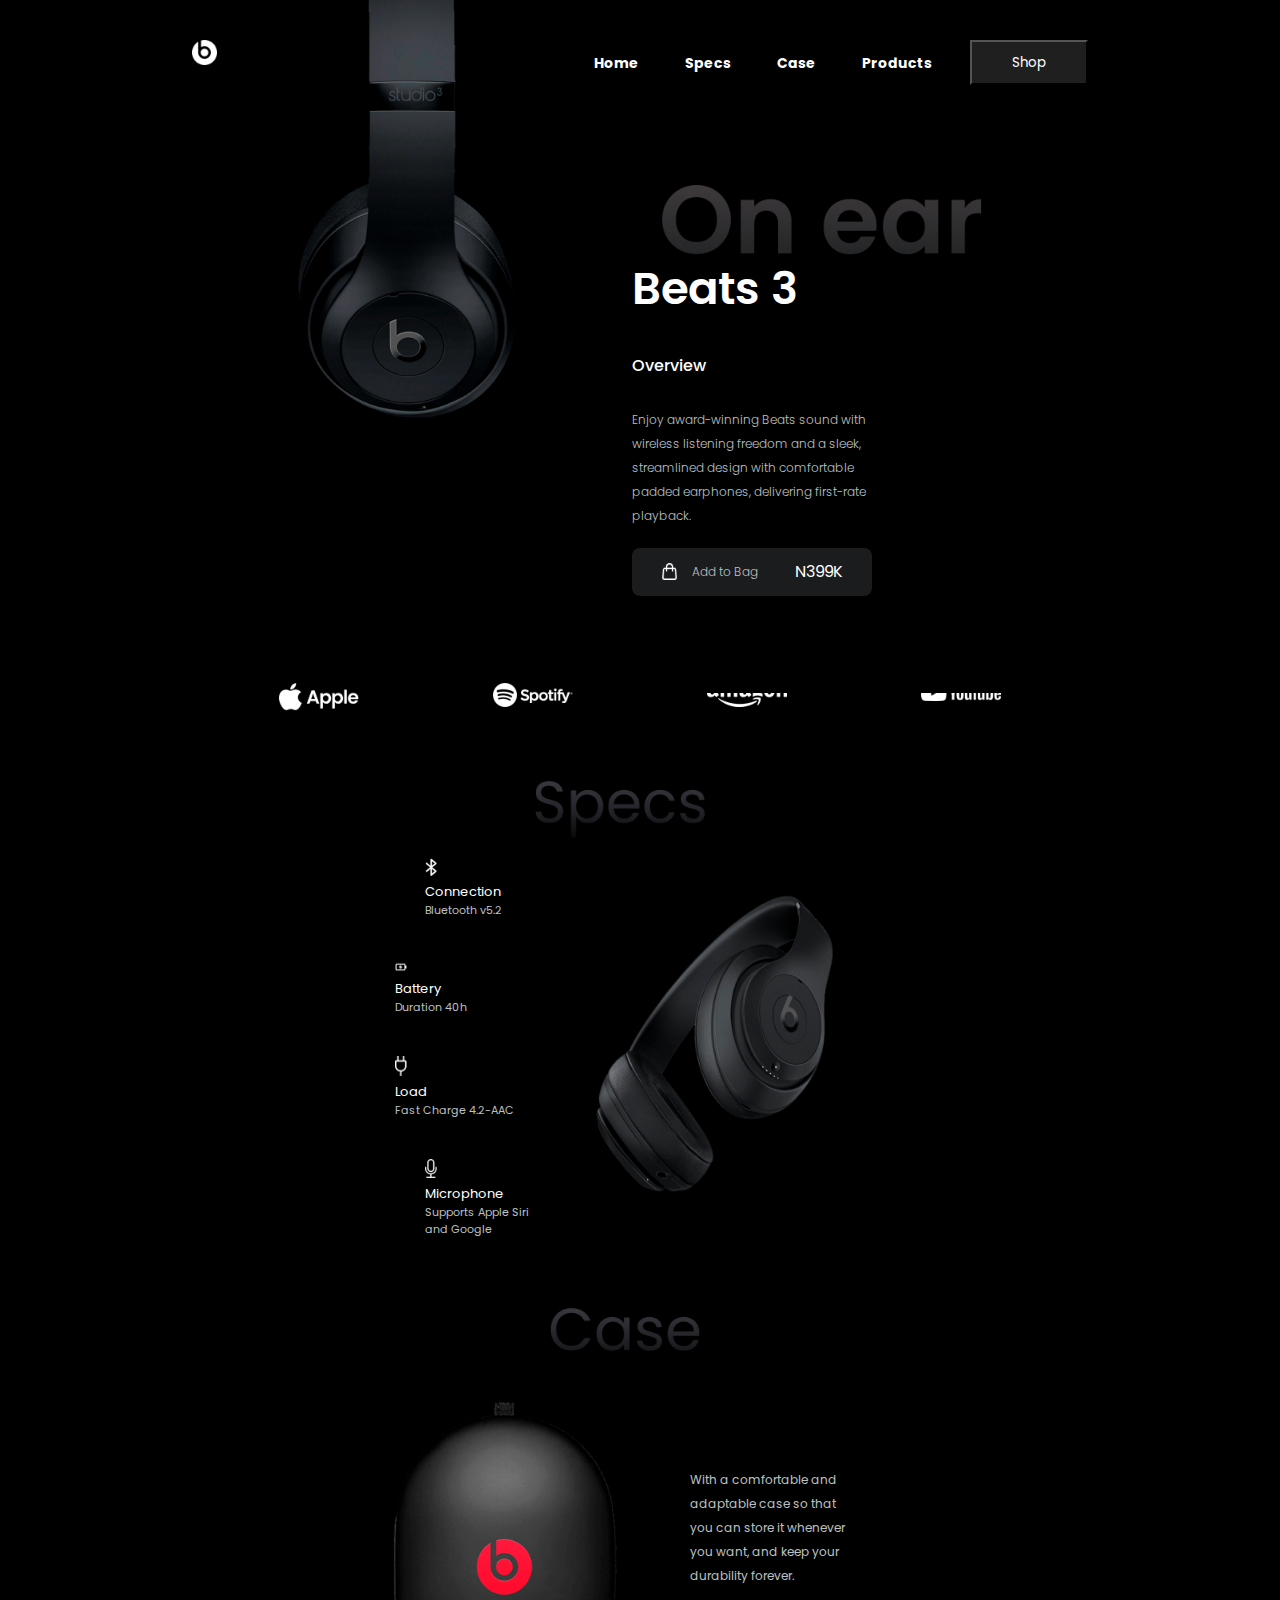
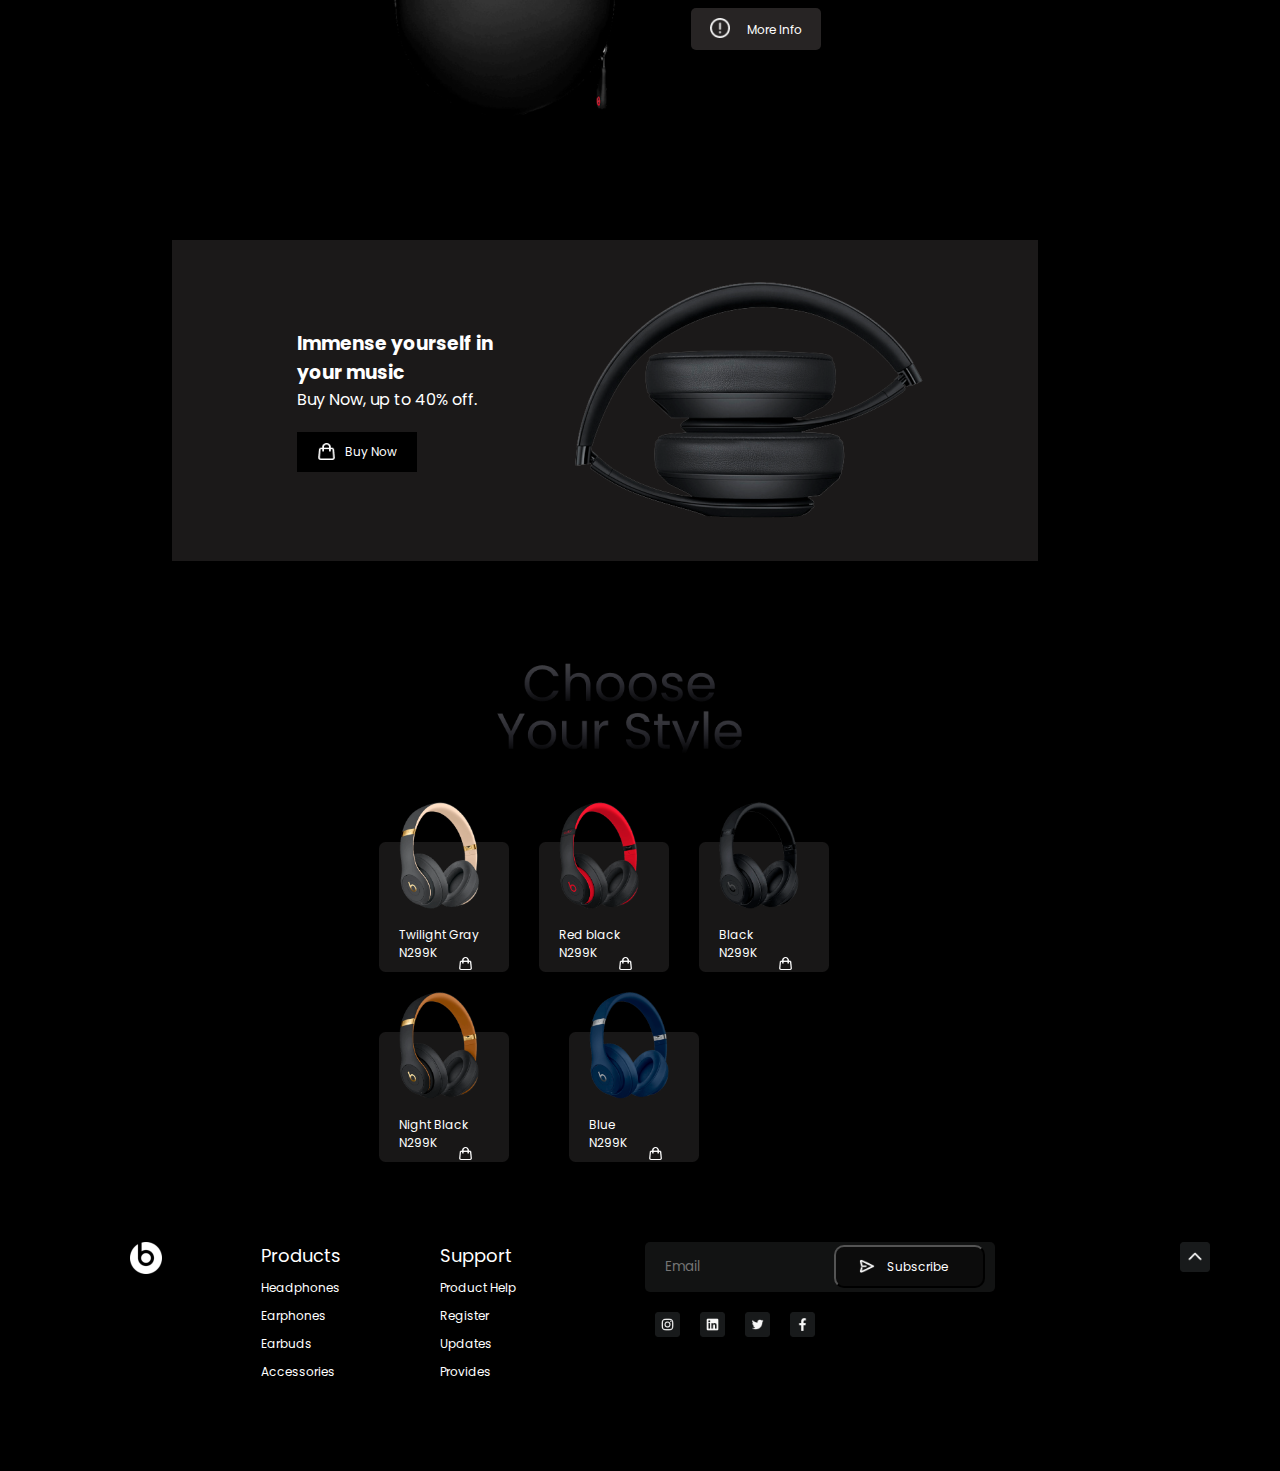
==== ProjBeatsPage/index.html @ 06ac0ef3 "first commit" ====
<!DOCTYPE html>
<html lang="en">
<head>
    <meta charset="UTF-8">
    <meta http-equiv="X-UA-Compatible" content="IE=edge">
    <meta name="viewport" content="width=device-width, initial-scale=1.0">
    <!-- CSS Styling -->
    <link rel="stylesheet" href="./style.css">
    <!-- Google Fonts Link -->
    <link rel="preconnect" href="https://fonts.googleapis.com">
<link rel="preconnect" href="https://fonts.gstatic.com" crossorigin>
<link href="https://fonts.googleapis.com/css2?family=Poppins:ital,wght@0,200;0,300;0,400;0,500;0,600;0,700;1,200;1,300;1,400;1,500;1,600&display=swap" rel="stylesheet">
    <title>Project Beats Headphones</title>
</head>
<body>
    <div class="container">
        <nav class="hdr">
            
            <img class="logo" src="./assets/Photos/beatsLogo.png" alt="icon">

            <div class="hdr-nav">
              <ul class="navlist">
                <li><a href="">Home</a></li>
                <li><a href="">Specs</a></li>
                <li><a href="">Case</a></li>
                <li><a href="">Products</a></li>
              </ul> 
              <button>Shop</button>
            </div>
        </nav>
        
        <section class="mainupper">
            <img class="mainimage" src="./assets/Photos/mainImage.png" alt="">
            <div class="onear">

                <img class="onearimg" src="./assets/Photos/onEar.png" alt="hi">
                <h1>Beats 3</h1>
                <h4>Overview</h4>
                <p>
                    Enjoy award-winning Beats sound with wireless listening freedom and a
                    sleek, streamlined design with comfortable padded earphones,
                    delivering first-rate playback.
                </p>
                <div class="shopping-bag-section">
                    <img src="./assets/Icons/shoppingBag.png" alt="shopping bag" />
                    <p>Add to Bag</p>
                    <span>N399K</span>
                </div>     
            </div>              
        </section>
        <section class="socialmedia">
                    <img src="./assets/Photos/appleLogo.png" alt="apple logo">
                    <img src="./assets/Photos/spotifyLogo.png" alt="spotify">
                    <img src="./assets/Photos/amazonLogo.png" alt="amazon logo">
                    <img src="./assets/Photos/youtubeLogo.png" alt="youtube">
        </section>
        <section class="mid">
            <div class="specs">
                <div class="specslogo"><img src="./assets/Icons/specsLogo.png" alt=""></div>
                <div class="specsbox">
                    <div class="specsfeaturesbox">
                      <div class="specsdiv">
                        <img src="./assets/Icons/bluetooth.png" alt="bluetooth" />
                        <p>Connection</p>
                        <p>Bluetooth v5.2</p>
                      </div>
            
                      <div class="specsdiv">
                        <img src="./assets/Icons/battery.png" alt="battery" />
                        <p>Battery</p>
                        <p>Duration 40h</p>
                      </div>
            
                      <div class="specsdiv">
                        <img src="./assets/Icons/charger.png" alt="charger" />
                        <p>Load</p>
                        <p>Fast Charge 4.2-AAC</p>
                      </div>
            
                      <div class="specsdiv">
                        <img src="./assets/Icons/mic.png" alt="mic" />
                        <p>Microphone</p>
                        <p>Supports Apple Siri and Google</p>
                      </div>
                    </div> 

                    <div class="specsmainimg"><img src="./assets/Photos/specsImage.png" alt=""></div>
                </div>  
            <div class="case">
                <div class="caselogo"><img src="./assets/Icons/caseLogo.png" alt=""></div>
                <div class="casediv">
                    <img src="./assets/Photos/caseImage.png" alt="">
                    <div class="casetext">
                    <P> With a comfortable and adaptable case so that you can store it
                        whenever you want, and keep your durability forever.</P>
                      <div>
                        <img src="./assets/Icons/group.png" alt="group" />
                    
                        <p>More Info</p>    
                      </div>
                    </div>
                </div>
            </div>
            <div class="promo">
                <div class="promotext">
                    
                    <h3>Immense yourself in your music</h3>
                    <p>Buy Now, up to 40% off.</p>
                    <div>
                        <img src="./assets/Icons/shoppingBag.png" alt="">
                        <p>Buy Now</p>
                    </div>
                    
                </div>
                <div><img src="./assets/Photos/buyNowSectionImage.png" alt=""></div>
            </div>

            <div class="choose">
                <img src="./assets/Icons/productLogo.png" alt="">
                <div class="chooseproduct">
                    <div class="card">        
                        <img class="product-img" src="./assets/Photos/twilightGray.png" alt="twilightGary">
                        <div class="productinfo">
                            <p>
                                Twilight Gray <br>
                                <span>N299K</span>
                            </p>
                            <div>
                                <img src="./assets/Icons/shoppingBag.png" alt="shopping bag">
                            </div>
                        </div>
                    </div>

                    <div class="card">
                        <img class="product-img" src="./assets/Photos/redBlack.png" alt="redBlack">
                        <div class="productinfo">
                            <p>
                                Red black <br>
                                <span>N299K</span>
                            </p>
                        
                            <div>
                                <img src="./assets/Icons/shoppingBag.png" alt="shopping bag">
                            </div>
                        </div>
                    </div>

                    <div class="card">        
                        <img class="product-img" src="./assets/Photos/black.png" alt="Black">
                        <div class="productinfo">
                            <p>
                                Black<br>
                                <span>N299K</span>
                            </p>
                            <div>
                                <img src="./assets/Icons/shoppingBag.png" alt="shopping bag">
                            </div>
                        </div>
                    </div>

                    <div class="card">        
                        <img class="product-img" src="./assets/Photos/nightBlack.png" alt="Night Black">
                        <div class="productinfo">
                            <p>
                                Night Black<br>
                                <span>N299K</span>
                            </p>
                            <div class="shoppingcart">

                                <img src="./assets/Icons/shoppingBag.png" alt="shopping bag">
                            </div>
                        </div>
                    </div>

                    <div class="card">        
                        <img class="product-img" src="./assets/Photos/blue.png" alt="Blue">
                        <div class="productinfo">
                            <p>
                                Blue<br>
                                <span>N299K</span>
                            </p>
                            <div>
                                <img src="./assets/Icons/shoppingBag.png" alt="shopping bag">
                            </div>
                        </div>
                    </div>
                </div>
            </div>
        </section>
    </div>    
        <footer>
            <div class="footeritems">
                <img src="./assets/Photos/beatsLogo.png" alt="">
                <ul>   
                    <li><a href="#">Products</a></li>
                    <li><a href="#">Headphones</a></li>
                    <li><a href="#">Earphones</a></li>
                    <li><a href="#">Earbuds</a></li>
                    <li><a href="#">Accessories</a></li>
                </ul>
                <ul>
                   <li><a href="">Support</a></li>
                   <li><a href="">Product Help</a></li>
                   <li><a href="">Register</a></li>
                   <li><a href="">Updates</a></li>
                   <li><a href="">Provides</a></li>
                </ul>        
                <div class="socials">
                    <div>
                        <form class="emailform" action="">
                            <input type="email" name="" placeholder="Email" id="">
                            
                            <button><img class="rightarrow" src="./assets/Icons/rightArrow.png" alt="">Subscribe</button> 
                        </form>
                        <div class="socialicon">
                        <a href=""><img src="./assets/Icons/instagram.png" alt="insta"></a>
                       <a href=""> <img src="./assets/Icons/linkedin.png" alt="linkedin"></a>
                       <a href=""><img src="./assets/Icons/twitter.png" alt="twitter"></a>
                        <a href=""><img src="./assets/Icons/facebook.png" alt="facebook"></a>
                        </div>
                    </div>
                    <div class="uparrow">
                        <a href=""><img src="./assets/Icons/upArrow.png" alt=""></a>
                    </div>
                    
                </div>
            </div>
        </footer>
    
</body>
</html>
---- ProjBeatsPage/style.css ----
*{
    margin:0;
    padding:0;
    outline: 0;
    box-sizing: border-box;
    color: white;
    background-color: rgb(0, 0, 0);
    font-family: 'Poppins', sans-serif;
}
body{
    background-color: rgb(0, 0, 0);
}
.container{
    margin-left: 15vw;
    margin-right: 15vw;
}
.hdr-nav{
    display: flex;
    justify-content: space-around;
    margin-top: 20px;
    gap: 20px;
}
.hdr-nav button{
    background-color: rgb(32, 31, 31);
    padding: 8px 40px;
    font-weight: 0;

}
.navlist li a{
    text-decoration: none;
    font-weight: bold;
    font-size: 14px;
    padding: 8px ;
}
.navlist li{
    list-style: none;
}

.logo{
    margin-top: 20px;
    width: 25px;
    height: 25px;
}
.onearimg{
   
    width: 25vw;
    position: relative;
    left: 30px;
}
.onear h1{
    font-size: 45px;
    font-weight: 600;
}
.onear h4{
    font-weight: 500;
    padding-top: 30px;
    padding-bottom: 30px;
}
.socialmedia{
    display: flex;
    flex-direction: row;

    justify-content: space-around;
}
.socialmedia img{
    width: 80px;
    height:100%;
}
.mainimage{
    position: relative;
    width: 230px;
    top: -200px;
    left:100px;    
    margin-bottom: 20px;
    z-index: 10;
}
.mainupper{
    display: flex;
    flex-direction: flex-start;
    position: relative;
    
}
.onear{
    position: relative;
    display: flex;
    flex-direction: column;
    top: 100px;
    left: 180px;
    margin-bottom: 50px;
}
.hdr{
    display: flex;
    justify-content: space-between;
    margin-top: 20px;
}
.hdr-nav ul{
    display: flex;
    justify-content: space-around;
    padding:10px 10px;
    gap: 30px;
    
}
.socialmedia{
    margin-top: 20px;
    display: flex;
    padding: 20px;
}
.shopping-bag-section{
    width: 240px;
    height: 15px;
    position: relative;
    background: #1b1c1d;
    display: flex;
    flex-direction: row;
    justify-content: center;
    align-items: center;
    margin-top: 20px;
    padding: 24px 10px 24px 10px;
    border-radius: 8px;
    margin-bottom: 50px;
    gap: 15px;
    right: 30px;
}
.shopping-bag-section img{
    width: 15px;
    background-color: transparent;
}
.shopping-bag-section p{
    color: #bdc0c2;
    font-size: large;
    font-weight: 600;
    background-color: transparent;
}

.shopping-bag-section span{
    
    background-color: transparent;
}
.onear p{
    font-size: 12px;
    line-height: 24px;
    color: #bdc0c2;
    width: 40%;
    font-weight: 300;
}

.specsbox{

    display: flex;
    flex-direction: row;
    align-items: center;
    justify-content: center;
}
.specsdiv{
    padding: 20px 20px;
}
.specsdiv img{
    width: 12px;
}

.specsfeaturesbox div:first-child,div:last-child{
    margin-left: 30px;

}
.specsdiv p:first-child{
    font-size: 13px;
}
.specsdiv p:last-child{
    font-size: 11px;
    color: #bdc0c2;
}
.specsdiv p{
    flex-wrap: wrap;
    width: 120px;
}
.specsdiv {
    font-size: 13px;
}
.specsmainimg img{
    width: 240px;
    height: 300px;
}
.specs{
    margin-top: 20px;
    position: relative;
    right: 50px;
}
.specslogo{
    margin-top: 50px;
    display: flex;
    justify-content: center;
}
.specslogo img{
    width: 170px;
    margin-left: 30px;
}
.case{
    display: flex;
    flex-direction: column;
    align-items: center;
}
.casediv{
    display: flex;
    flex-direction: row;
    justify-content: center;
    align-items: center;
    padding: 40px 40px;
    gap: 40px;
}
.caselogo img{
    position: relative;
    width: 150px;
    left: 20px;
    margin-top: 50px;
}
.casediv img{
    width: 18vw;
}
.casetext{
    display: flex;
    flex-direction: column;
    width: 160px;
    gap: 20px;
}
.casetext p{
    color: #bdc0c2;
    font-size: 12px;
    line-height: 24px;
    
}
.casetext div img{
    width: 20px;
    height: 20px;
    background-color: transparent;
}
.casetext div p{
    color: white;
    background-color: transparent;
}
.casetext div{
    display: flex;
    position: relative;
    right: 29px;
    width: 130px;
    height: 42px;
    background: #272424;
    padding: 10px 10px;
    justify-content: space-around;
    border-radius: 5px;
}
.promo{
    margin-top: 80px;
    display: flex;
    justify-content: center;
    align-items: center;
    align-content: flex-start;
    background-color:#1b1919;
    padding: 40px 100px 40px 100px;
    border: 5px;
}
.promo div{
    display: flex;
    flex-direction: column;
    
}
.promo *{
    background-color: transparent;
}
.promotext{
    display: flex;
    padding: 10px 10px;
    width: 20vw;
}
.promotext div{
    display: flex;
    flex-direction: row;
    background-color: #000000;
    justify-content: center;
    align-items: center;
    width: 120px;
    height: 40px;
    gap: 10px;
    margin-top: 20px;
    position: relative;
    right: 30px;
}
.promotext  * img{
    width: 17px;
    height: 17px;
}
.promotext  * p{
    font-size: 12px;
}
.choose{
    margin-top: 100px;
display: flex;
flex-direction: column;
justify-content: center;
align-items: center;
}
.choose img{
    width: 250px;
}
.chooseproduct{
    display: flex;
   flex-wrap: wrap;
   justify-content: flex-start;
   align-items: flex-start;
   width: 40vw;
   gap: 30px;
   margin-top: 50px;


}
.footeritems{
    display: flex;
    justify-content: space-between;
}
.socials{
    display: flex;

    
}

.card img{
    position: relative;
    top: -40px;
    width: 80px;
    left: 20px;
    
}
.card{
    background-color:#181717;
    width: 130px;
    height: 130px;
    margin-top: 30px;
    border-radius: 5%;
}
.card *{
    background-color: transparent;
}
.productinfo{
        display: flex;
    flex-direction: column;
    justify-content: space-around;
    align-items: flex-start;
}
.productinfo p{
    position: relative;
    font-size: 12px;
    left: -10px;
    bottom: 30px;
}

.productinfo div img{
    height: 13px;
    width: 13px;
    position: relative;

}

.footeritems{
    display: flex;
    justify-content: space-between;
    align-items: flex-start;
    position: relative;
    top: 60px;
    padding: 20px 20px 80px 100px;
    
}
.footeritems ul li{
    list-style: none;
}
.footeritems ul li a{
    text-decoration: none;
    cursor: pointer;
}
.socials{
    display: flex;
}
.socialicon{
    position: relative;
    margin-top: 20px;
    display: flex;
    justify-content: flex-start;
    gap: 20px;
    left: -20px;
    
}
.socialicon img{
    width: 25px;
}
.footeritems ul li:first-child{
    font-size: 18px;
    margin-bottom: 10px;
}

.footeritems ul li{
    font-size: 12px;
    margin-bottom: 10px;
    
}
.footeritems ul li a:first-child{
    color: white;
}

.footeritems ul li a{
    color: #bdc0c2;
}
.emailform input{
    position: relative;
width: 350px;
height: 50px;
padding-left: 20px;
border-radius: 5px;
background-color:#121313;
border-style: none;
}

 button img{
    position: relative;
    width: 16px;
    right: 12px;
    top: 2px;
    background-color: transparent;
} 
.emailform button{
    position: relative;
    background-color: #0c0c0c;
    padding: 10px 35px;
    border-radius: 10px;
    font-size: 12px;
  
    left: -165px;
}

.uparrow img{
    width: 30px;
    margin-right: 50px;
}
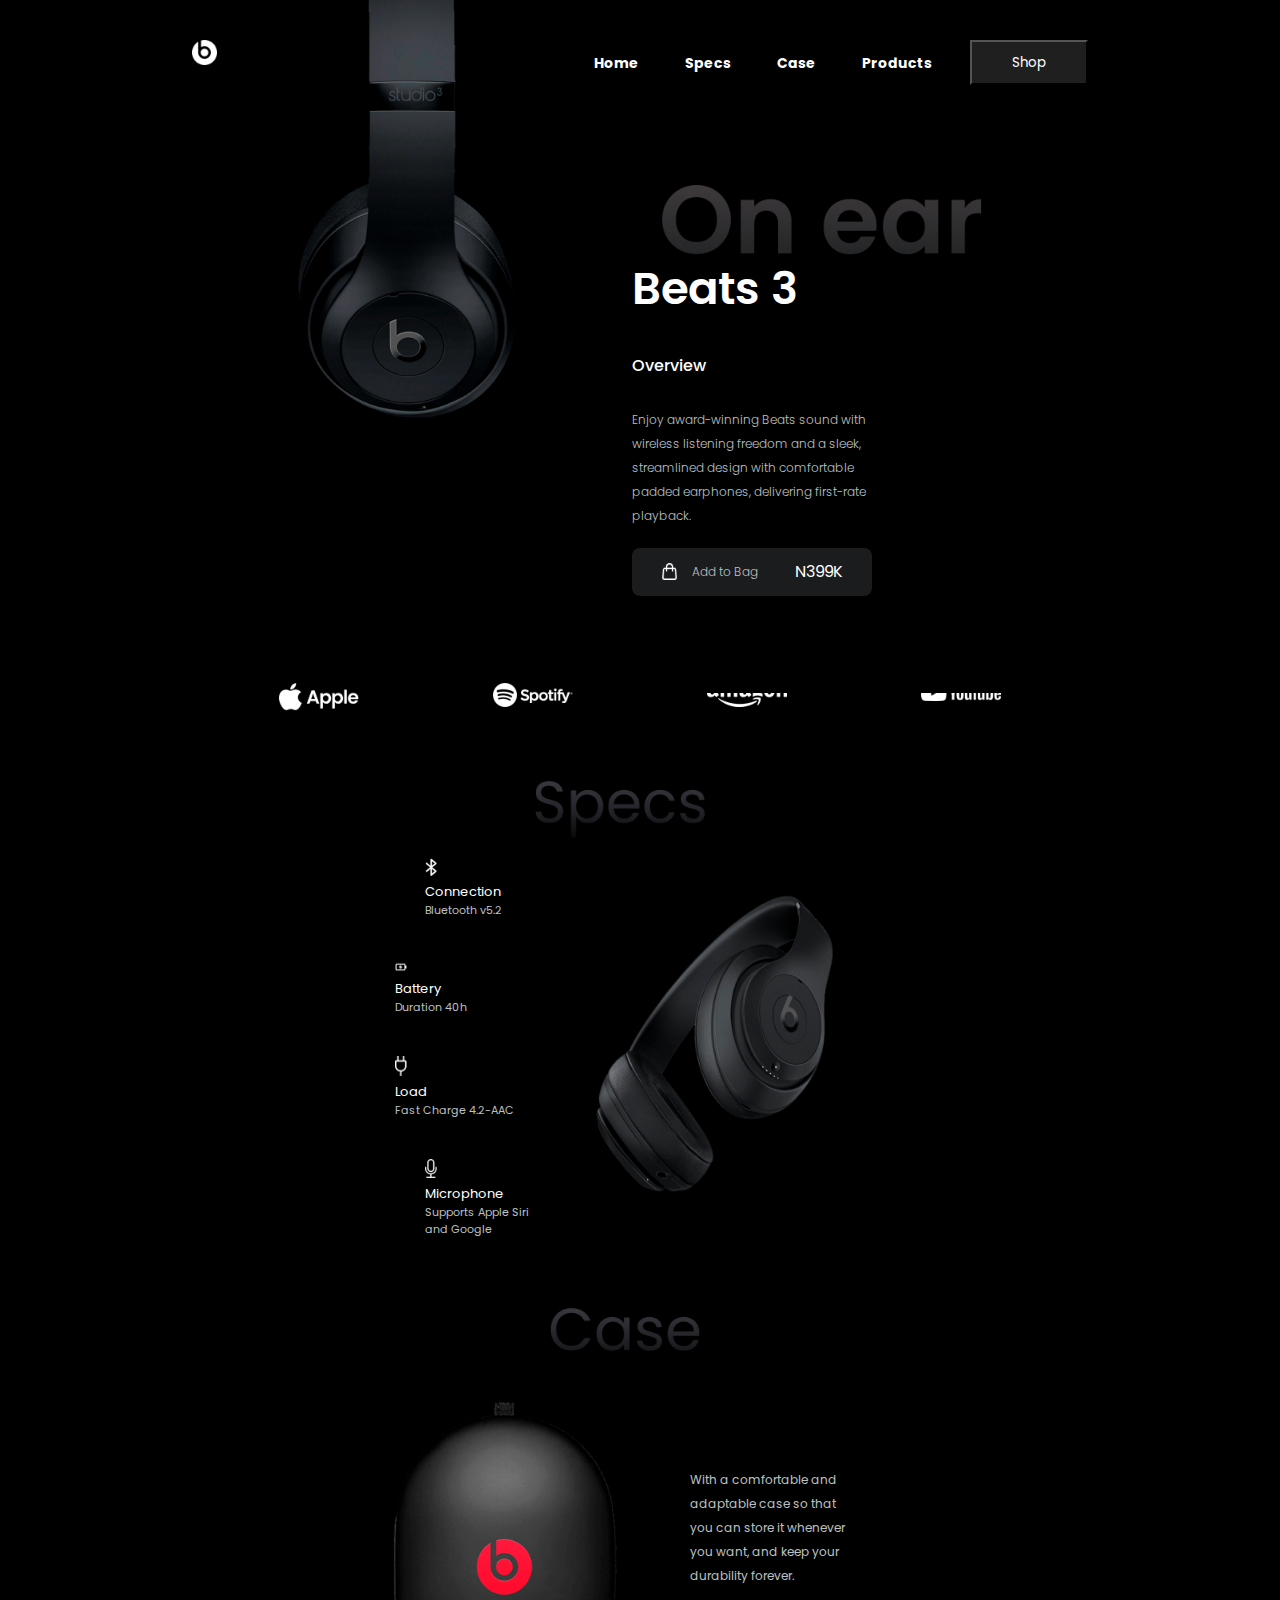
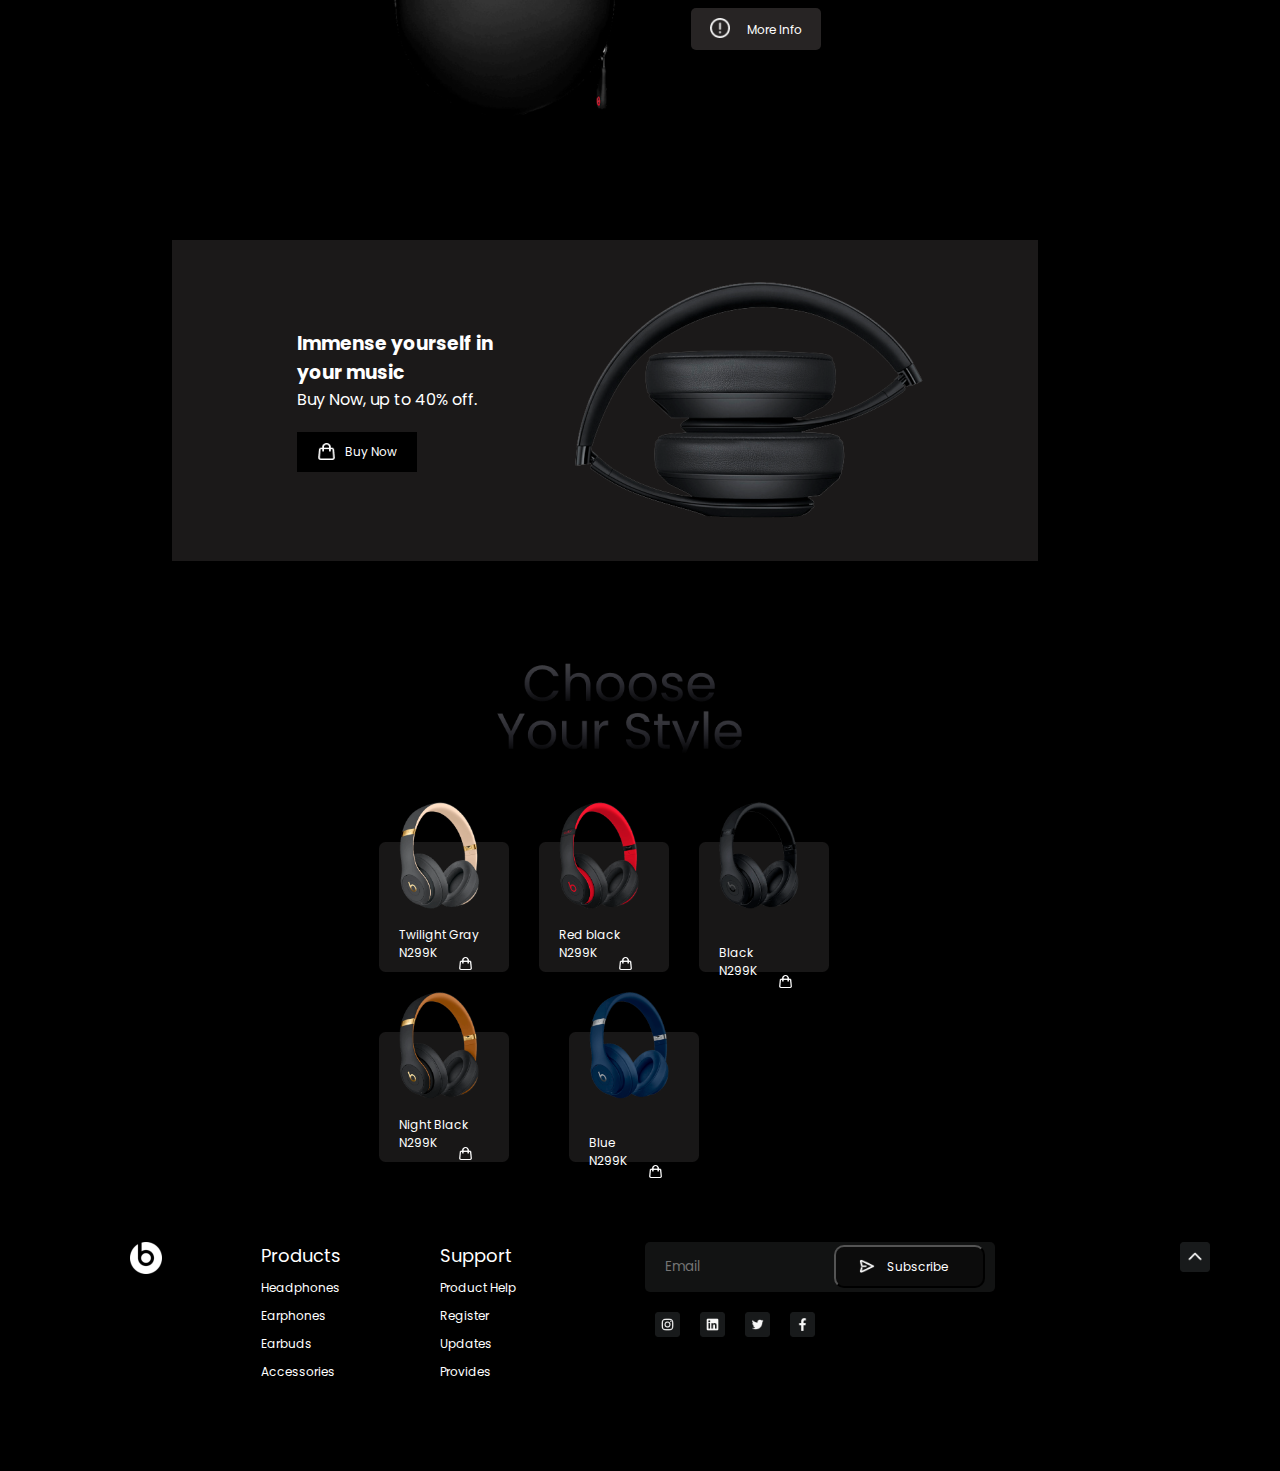
==== commit 28ba75a6: "Update to CSS" ====
--- a/ProjBeatsPage/index.html
+++ b/ProjBeatsPage/index.html
@@ -25,7 +25,7 @@
                 <li><a href="">Case</a></li>
                 <li><a href="">Products</a></li>
               </ul> 
-              <button>Shop</button>
+              <button>Shop <span></span></button>
             </div>
         </nav>
         
@@ -149,6 +149,7 @@
                         <img class="product-img" src="./assets/Photos/black.png" alt="Black">
                         <div class="productinfo">
                             <p>
+                                <br>
                                 Black<br>
                                 <span>N299K</span>
                             </p>
@@ -175,7 +176,7 @@
                     <div class="card">        
                         <img class="product-img" src="./assets/Photos/blue.png" alt="Blue">
                         <div class="productinfo">
-                            <p>
+                            <p><br>
                                 Blue<br>
                                 <span>N299K</span>
                             </p>
@@ -183,6 +184,7 @@
                                 <img src="./assets/Icons/shoppingBag.png" alt="shopping bag">
                             </div>
                         </div>
+                        
                     </div>
                 </div>
             </div>
